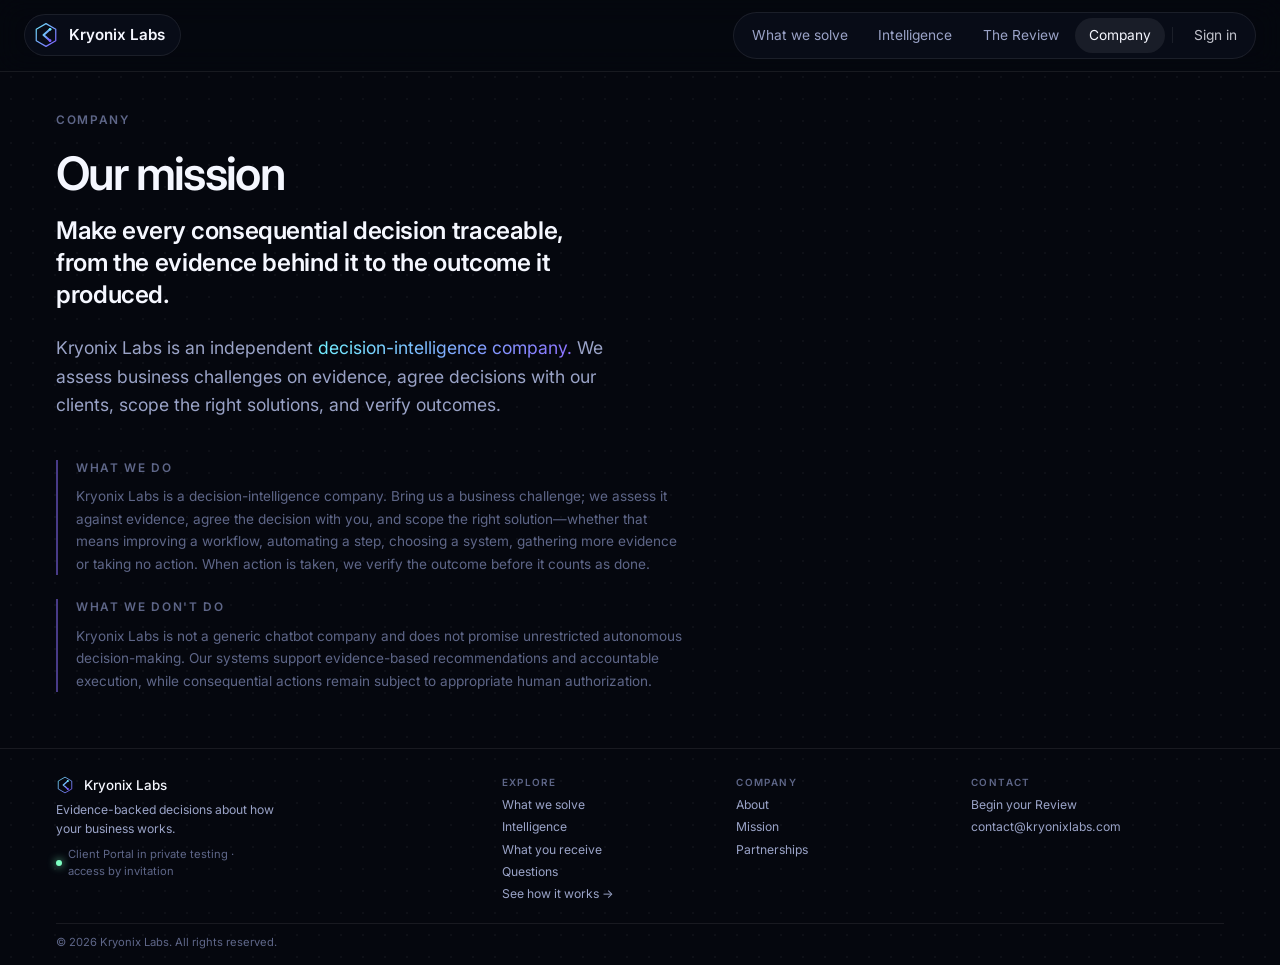
==== company.html @ 95a12adc "Home hero: 'Make the right move' headline, decision-to-outcome copy, Portal card heading Co-Authored" ====
<!doctype html>
<html lang="en" class="no-js">
<head>
  <meta charset="utf-8">
  <meta name="viewport" content="width=device-width, initial-scale=1">
  <title>Company — Kryonix Labs</title>
  <meta name="description" content="Kryonix Labs is a decision-intelligence company. We help businesses understand operational and technology choices, decide what should happen next and check whether it worked.">
  <meta property="og:title" content="Company — Kryonix Labs">
  <meta property="og:description" content="Kryonix Labs is a decision-intelligence company. We help businesses understand operational and technology choices, decide what should happen next and check whether it worked.">
  <meta property="og:type" content="website">
  <meta property="og:url" content="https://kryonixlabs.com/company">
  <link rel="canonical" href="https://kryonixlabs.com/company">
  <meta name="theme-color" content="#05070E">
  <link rel="icon" href="brand/logo.svg" type="image/svg+xml">
  <link rel="preconnect" href="https://fonts.googleapis.com">
  <link href="https://fonts.googleapis.com/css2?family=Inter:wght@400;500;600;700&display=swap" rel="stylesheet">
  <link rel="stylesheet" href="site.css?v=52b0ed5d8b">
  <script>document.documentElement.className = "js";</script>
</head>
<body>
  <a class="skip" href="#main">Skip to content</a>
  <header class="top">
    <a class="brand" href="index.html"><img src="brand/logo.svg" alt="" width="26" height="26">Kryonix Labs</a>
    <nav class="nav" aria-label="Main"><a href="solve.html">What we solve</a><a href="intelligence.html">Intelligence</a><a href="review.html">The Review</a><a href="company.html" aria-current="page">Company</a><span class="nsep" aria-hidden="true"></span><a class="signin" href="/portal/" rel="nofollow">Sign in</a></nav>
  </header>
  <main id="main">
    <section class="screen"><div class="w">
      <p class="k">Company</p>
      <h1 class="title" id="mission">Our mission</h1>
      <p class="mission">Make every consequential decision traceable, from the evidence behind it to the outcome it produced.</p>
      <p class="lede">Kryonix Labs is an independent <span class="grad">decision-intelligence company.</span> We assess business challenges on evidence, agree decisions with our clients, scope the right solutions, and verify outcomes.</p>
      <div class="boundary"><p class="k">What we do</p><p class="quiet">Kryonix Labs is a decision-intelligence company. Bring us a business challenge; we assess it against evidence, agree the decision with you, and scope the right solution—whether that means improving a workflow, automating a step, choosing a system, gathering more evidence or taking no action. When action is taken, we verify the outcome before it counts as done.</p></div>
      <div class="boundary"><p class="k">What we don't do</p><p class="quiet">Kryonix Labs is not a generic chatbot company and does not promise unrestricted autonomous decision-making. Our systems support evidence-based recommendations and accountable execution, while consequential actions remain subject to appropriate human authorization.</p></div>
    </div></section>
  </main>
  <footer>
    <div class="ftop">
      <div class="fbrand">
        <div class="fb"><img src="brand/logo.svg" alt="" width="22" height="22">Kryonix Labs</div>
        <p>Evidence-backed decisions about how your business works.</p>
        <p class="fnote"><span class="live"></span>Client Portal in private testing · access by invitation</p>
      </div>
      <div><h4>Explore</h4><a href="solve.html">What we solve</a><a href="intelligence.html">Intelligence</a><a href="review.html#receive">What you receive</a><a href="review.html#questions">Questions</a><a href="review.html">See how it works →</a></div>
      <div><h4>Company</h4><a href="company.html">About</a><a href="company.html#mission">Mission</a><a href="mailto:contact@kryonixlabs.com?subject=Partnership">Partnerships</a></div>
      <div><h4>Contact</h4><a href="contact.html">Begin your Review</a><a href="mailto:contact@kryonixlabs.com">contact@kryonixlabs.com</a></div>
    </div>
    <div class="fbottom"><span>© <span id="year"></span> Kryonix Labs. All rights reserved.</span></div>
  </footer>
  <script>
    document.getElementById('year').textContent = new Date().getFullYear();
    (function () {
      var reduce = window.matchMedia && window.matchMedia('(prefers-reduced-motion: reduce)').matches;
      var els = document.querySelectorAll('.reveal');
      if ('IntersectionObserver' in window && !reduce) {
        var io = new IntersectionObserver(function (entries) {
          entries.forEach(function (e) { if (e.isIntersecting) { e.target.classList.add('in'); io.unobserve(e.target); } });
        }, { threshold: 0.08, rootMargin: '0px 0px -40px 0px' });
        els.forEach(function (el) { io.observe(el); });
      } else { els.forEach(function (el) { el.classList.add('in'); }); }
    })();
  </script>
</body>
</html>
---- site.css ----
/* Kryonix Labs — editorial site system */
:root{--bg:#05070E;--bg2:#0A0E1A;--card:#0F1423;--line:rgba(255,255,255,.08);--text:#F5F7FF;--muted:#9AA3C7;--dim:#5E6688;--cyan:#72F2FF;--violet:#8C6FFF;--amber:#FFC46D;--life:#7DFFC2;--grad:linear-gradient(120deg,var(--cyan),var(--violet))}
*{box-sizing:border-box}
html{scroll-behavior:smooth}
html,body{margin:0;background:var(--bg);color:var(--text);font-family:Inter,system-ui,sans-serif;-webkit-font-smoothing:antialiased}
body{overflow-x:clip;background-image:radial-gradient(rgba(255,255,255,.035) 1px,transparent 1px);background-size:22px 22px;line-height:1.5}
a{color:inherit;text-decoration:none}
:focus-visible{outline:2px solid var(--violet);outline-offset:3px;border-radius:6px}
.skip{position:absolute;left:-999px}.skip:focus{left:16px;top:16px;z-index:10;background:var(--text);color:var(--bg);padding:.5rem 1rem;border-radius:999px}
.w{max-width:1280px;margin:0 auto;padding:0 56px}
.mute{color:var(--dim)}
.grad{background:var(--grad);-webkit-background-clip:text;background-clip:text;color:transparent}
.k{font-size:.74rem;letter-spacing:.14em;text-transform:uppercase;color:var(--dim);font-weight:600;margin:0 0 1.2rem}
.dot{width:7px;height:7px;border-radius:50%;background:var(--life);box-shadow:0 0 8px var(--life);display:inline-block;flex:none}
.pill{display:inline-flex;align-items:center;gap:.5rem;padding:.62rem 1.1rem;border-radius:999px;background:rgba(255,255,255,.06);border:1px solid var(--line);font-size:.92rem;font-weight:500;white-space:nowrap;cursor:pointer;font-family:inherit;color:var(--text)}
.pill.solid{background:var(--text);color:#05070E;border-color:transparent;font-weight:600}
.pill.solid:hover{background:#fff}
.more{color:var(--muted);font-size:.95rem;font-weight:500;border-bottom:1px solid rgba(154,163,199,.3);padding-bottom:2px}
.more:hover{color:var(--text)}

/* top bar */
.top{position:sticky;top:0;z-index:5;display:flex;justify-content:space-between;align-items:center;gap:1rem;padding:18px 24px}
.brand{display:flex;align-items:center;gap:.6rem;font-weight:600;font-size:.95rem;padding:.45rem .95rem .45rem .5rem;border-radius:999px;background:rgba(10,14,26,.82);border:1px solid var(--line);backdrop-filter:blur(10px);white-space:nowrap}
.nav{display:flex;gap:.2rem;padding:.3rem;border-radius:999px;background:rgba(10,14,26,.82);border:1px solid var(--line);backdrop-filter:blur(10px)}
.nav a{padding:.45rem .85rem;border-radius:999px;font-size:.86rem;color:var(--muted);white-space:nowrap}
.nav a:hover,.nav a[aria-current="page"]{color:var(--text)}
.nav a[aria-current="page"]{background:rgba(255,255,255,.07)}
.nav a.cta{background:var(--text);color:#05070E;font-weight:600}

/* type */
h1,h2,h3{margin:0;font-weight:600}
.display{font-size:clamp(3.2rem,7.6vw,7rem);line-height:.95;letter-spacing:-.045em;margin-bottom:32px}
.title{font-size:clamp(2.5rem,4.4vw,4.25rem);line-height:1.04;letter-spacing:-.035em;max-width:20ch}
.h2{font-size:clamp(2rem,3.4vw,3.25rem);letter-spacing:-.03em;line-height:1.06}
.say{font-size:clamp(1.5rem,2.4vw,2.1rem);line-height:1.2;letter-spacing:-.02em;font-weight:500;color:var(--text);max-width:26ch;margin:0}
.say b{color:var(--text);font-weight:500}
.screen .display.hero-h{font-size:clamp(2.6rem,4.6vw,4.4rem);line-height:1;max-width:13ch}
.say.lead{font-size:clamp(1.15rem,1.6vw,1.45rem);line-height:1.35;max-width:40ch;color:var(--text)}
.say-sub{margin:14px 0 0;color:var(--muted);font-size:1.05rem;line-height:1.5;max-width:46ch}
.lede{font-size:1.2rem;color:var(--muted);max-width:42rem;margin:24px 0 0}
.quiet{font-size:.9rem;color:var(--dim);max-width:42rem;margin:0}

/* sections */
.page-hero{padding:84px 0 56px;position:relative}
.sec{padding:96px 0}
.sec-tight{padding:72px 0}
.sh{display:flex;justify-content:space-between;align-items:flex-end;gap:2rem;margin-bottom:56px}
.sh p{max-width:32ch;margin:0;color:var(--dim);font-size:.95rem}
.rule{border:0;border-top:1px solid var(--line);margin:0}
.acts{display:flex;gap:1.2rem;align-items:center;flex-wrap:wrap;margin-top:40px}

/* home hero floats */
.float{position:absolute;border-radius:20px;background:rgba(15,20,35,.92);border:1px solid rgba(255,255,255,.09);box-shadow:0 30px 80px rgba(0,0,0,.5);padding:22px}
.float .k{font-size:.64rem;margin-bottom:12px}
.float p{margin:0;font-size:.92rem}
.f1{right:56px;top:60px;width:320px;transform:rotate(1.5deg)}
.f2{right:250px;top:330px;width:250px;transform:rotate(-2deg);border-color:rgba(140,111,255,.4)}
.rec{list-style:none;margin:0;padding:0;display:grid;gap:9px;font-size:.86rem;color:var(--muted)}
.rec li{display:flex;justify-content:space-between;gap:1rem;border-bottom:1px dashed var(--line);padding-bottom:7px}
.rec li:last-child{border:0;padding:0}
.rec b{color:var(--text);font-weight:500}
.choice{display:flex;gap:6px;margin-top:12px}
.choice span{font-size:.78rem;padding:.35rem .7rem;border-radius:999px;border:1px solid var(--line);color:var(--muted);white-space:nowrap}
.choice span:first-child{background:var(--grad);color:#05070E;font-weight:700;border:0}
.js .float{animation:drift 9s ease-in-out infinite alternate}
.js .f2{animation-duration:11s}
@keyframes drift{from{translate:0 0}to{translate:0 -10px}}

/* problem cards */
.problems{display:grid;grid-template-columns:repeat(2,minmax(0,1fr));gap:20px}
.prob{border-radius:18px;background:var(--bg2);border:1px solid var(--line);padding:24px 26px;position:relative;overflow:hidden}
.prob::after{content:"";position:absolute;right:-30%;bottom:-60%;width:70%;height:90%;background:radial-gradient(closest-side,rgba(140,111,255,.16),transparent);pointer-events:none}
.prob .tag{font-family:ui-monospace,Menlo,monospace;font-size:.76rem;color:var(--cyan)}
.prob h3{font-size:1.25rem;letter-spacing:-.01em;margin:14px 0 6px}
.prob p{margin:0;color:var(--muted);font-size:1.02rem;max-width:46ch}

/* editorial split */
.split{display:grid;grid-template-columns:5fr 7fr;gap:80px;align-items:start}
.price{font-size:clamp(4.2rem,9vw,7.6rem);font-weight:600;letter-spacing:-.05em;line-height:.9;margin:0 0 6px}
.price small{font-size:1.1rem;letter-spacing:0;color:var(--muted);font-weight:500;margin-left:.5rem}
.under{font-size:1.15rem;color:var(--muted);max-width:34ch;margin:22px 0 0}
.under b{color:var(--text);font-weight:500}
.big{font-size:clamp(1.3rem,1.9vw,1.7rem);line-height:1.3;letter-spacing:-.02em;color:var(--dim);font-weight:500;margin:0;max-width:30ch}
.big b{color:var(--text);font-weight:500}

/* lists with dividers */
.rows{list-style:none;padding:0;margin:0;border-top:1px solid var(--line)}
.rows li{display:grid;grid-template-columns:52px 1fr;gap:12px;padding:20px 0;border-bottom:1px solid var(--line);font-size:1.04rem}
.rows li span{color:var(--dim);font-size:.82rem;padding-top:4px}
.rows li p{margin:4px 0 0;color:var(--dim);font-size:.92rem}
.cols{display:grid;grid-template-columns:repeat(3,1fr);gap:48px}
.cols h3{font-size:1.15rem;margin:14px 0 8px}
.cols p{margin:0;color:var(--muted);font-size:.96rem}
.cols .n{font-size:.8rem;color:var(--cyan);font-weight:700;letter-spacing:.1em}
.statements{display:grid;grid-template-columns:repeat(2,1fr);gap:56px 80px}
.statements p{margin:0}
.chips{display:flex;flex-wrap:wrap;gap:10px;margin-top:36px;max-width:56rem}
.chips span{padding:.6rem 1rem;border-radius:999px;border:1px solid var(--line);color:var(--muted);font-size:.95rem}
.chips span.hi{color:var(--text);border-color:rgba(114,242,255,.35)}

/* decision flow (Intelligence) */
.flow{list-style:none;margin:0;padding:0;display:grid;grid-template-columns:repeat(5,1fr);gap:0;position:relative;border-top:1px solid var(--line)}
.flow li{padding:26px 18px 0 0;position:relative}
.flow li::before{content:"";position:absolute;top:-5px;left:0;width:9px;height:9px;border-radius:50%;background:var(--bg);border:1px solid var(--dim)}
.flow .n{font-size:.72rem;letter-spacing:.12em;color:var(--dim);font-weight:700}
.flow h3{font-size:1rem;margin:10px 0 6px;letter-spacing:-.005em}
.flow p{margin:0;color:var(--dim);font-size:.88rem}
.flow li.on::before{background:var(--cyan);border-color:var(--cyan);box-shadow:0 0 12px var(--cyan)}
.flow li.on h3{color:var(--text)}
.flow li.on p{color:var(--muted)}
.flow li.on .n{color:var(--cyan)}
.flow li h3,.flow li p,.flow li::before{transition:all .8s ease}
.flow-bar{position:absolute;top:-1px;left:0;height:1px;width:0;background:var(--grad);transition:width .8s ease}
.flowcap{margin-top:28px}

/* work gallery */
.gallery{display:grid;grid-template-columns:repeat(12,1fr);gap:32px 24px}
.art{border-radius:22px;border:1px solid var(--line);background:var(--bg2);padding:26px;position:relative;overflow:hidden}
.g1{grid-column:1/8}.g2{grid-column:8/13;margin-top:120px}.g3{grid-column:3/9;margin-top:-20px}
.g1 .art{height:360px}.g2 .art{height:300px}.g3 .art{height:260px}
.item h2{font-size:1.6rem;letter-spacing:-.02em;margin:6px 0 6px}
.item .k{margin:20px 0 0}
.item > p{margin:0;color:var(--muted);max-width:44ch}
.flag{font-size:.8rem;color:var(--amber);margin:0 0 18px}
.measures{display:grid;grid-template-columns:repeat(3,1fr);gap:12px;margin-top:22px}
.measures div{padding:16px;border:1px solid var(--line);border-radius:14px;background:rgba(0,0,0,.25)}
.measures b{display:block;font-size:1.9rem;letter-spacing:-.03em;font-weight:600}
.measures span{font-size:.78rem;color:var(--muted);display:block}
.bars{display:flex;align-items:flex-end;gap:8px;height:170px;margin-top:30px}
.bars i{flex:1;border-radius:6px 6px 2px 2px;background:linear-gradient(180deg,rgba(114,242,255,.6),rgba(114,242,255,.08))}
.ledger{font-family:ui-monospace,Menlo,monospace;font-size:.8rem;color:var(--muted);line-height:2.1;margin:0}
.ledger em{font-style:normal;color:var(--amber)}
details.open{margin-top:16px;border-top:1px solid var(--line)}
details.open summary{list-style:none;cursor:pointer;padding:14px 0 0;color:var(--muted);font-size:.92rem;font-weight:500;display:flex;gap:.5rem;align-items:center}
details.open summary::-webkit-details-marker{display:none}
details.open summary::after{content:"+";font-size:1.1rem;color:var(--cyan)}
details.open[open] summary::after{content:"–"}
details.open .panel{padding:18px 0 4px;color:var(--muted);font-size:.94rem;display:grid;gap:12px;max-width:52ch}
details.open .panel p{margin:0}
.basis{font-size:.66rem;letter-spacing:.1em;text-transform:uppercase;font-weight:700;padding:.15rem .45rem;border-radius:5px;margin-right:.5rem}
.bm{color:var(--life);background:rgba(125,255,194,.1)}.br{color:var(--amber);background:rgba(255,196,109,.1)}

/* FAQ */
.faq{border-top:1px solid var(--line)}
.faq details{border-bottom:1px solid var(--line)}
.faq summary{list-style:none;cursor:pointer;padding:22px 0;font-size:1.08rem;font-weight:500;display:flex;justify-content:space-between;gap:1rem}
.faq summary::-webkit-details-marker{display:none}
.faq summary::after{content:"+";color:var(--cyan);font-size:1.2rem}
.faq details[open] summary::after{content:"–"}
.faq details p{margin:0 0 22px;color:var(--muted);max-width:60ch}

/* CTA band */
.cta-band{padding:120px 0 130px;border-top:1px solid var(--line)}
.cta-band .h2{margin-bottom:28px}

/* contact form */
.contact{display:grid;grid-template-columns:5fr 7fr;gap:64px;align-items:start}
.contact .h2{margin-bottom:40px}
.status{display:flex;align-items:center;gap:.55rem;font-weight:500;margin:0 0 .4rem}
.inquiry{border-radius:20px;border:1px solid var(--line);background:var(--bg2);display:grid;grid-template-columns:minmax(0,1fr) minmax(0,1fr);overflow:hidden}
.field{display:flex;flex-direction:column;padding:14px 18px;border-bottom:1px solid var(--line)}
.field:nth-of-type(odd){border-right:1px solid var(--line)}
.field label{font-size:.8rem;color:var(--dim);margin-bottom:4px}
.field input,.field select,.field textarea{background:transparent;border:0;color:var(--text);font:inherit;font-size:.98rem;padding:2px 0;outline:none;width:100%}
.field select option{background:var(--bg2)}
.field textarea{resize:vertical;min-height:110px}
.field:focus-within{background:rgba(114,242,255,.04)}
.field-wide{grid-column:1/-1;border-right:0!important}
.hint{font-size:.78rem;color:var(--dim);margin-top:6px}
.hp{position:absolute;left:-10000px;width:1px;height:1px;overflow:hidden}
.cf-turnstile{padding:14px 18px;max-width:100%;overflow:hidden}
.form-foot{display:flex;align-items:center;gap:1rem;flex-wrap:wrap;padding:8px 8px 8px 18px}
.form-foot .pill{padding:.85rem 1.4rem}
.fine{font-size:.82rem;color:var(--dim);margin:0}
.fine a{color:var(--muted);text-decoration:underline}
.privacy{padding:0 18px 16px}

/* footer */
footer{border-top:1px solid var(--line);padding:40px 56px;display:grid;grid-template-columns:auto auto 1fr;gap:24px 40px;align-items:center;font-size:.84rem;color:var(--dim)}
footer .fb{display:flex;align-items:center;gap:.6rem;color:var(--text);font-weight:500}
footer .fb span{color:var(--dim);font-weight:400}
footer nav{display:flex;gap:1.2rem;justify-content:flex-end;flex-wrap:wrap}
footer nav a:hover{color:var(--text)}
footer .fine{grid-column:1/-1}

/* applied intelligence */
.apps{display:grid;grid-template-columns:repeat(2,minmax(0,1fr));gap:20px}
.app{border-radius:18px;border:1px solid var(--line);background:var(--bg2);padding:24px 26px}
.app h3{font-size:1.25rem;margin:4px 0 8px}
.app p{margin:0 0 10px;color:var(--muted);font-size:1rem}
.app .k{margin:0}

/* review journey */
.note{display:inline-flex;gap:.6rem;align-items:center;margin-top:28px;font-weight:500;font-size:1.02rem}
.journey{display:grid;grid-template-columns:3fr 5fr 4fr;gap:20px;align-items:stretch}
.phase{border-radius:20px;padding:24px 22px 22px;background:var(--bg2)}
.phase.free{border:1px dashed rgba(125,255,194,.45)}
.phase.inc{border:1px solid rgba(140,111,255,.6);background:linear-gradient(180deg,rgba(140,111,255,.08),var(--bg2) 60%)}
.phase.opt{border:1px dotted rgba(255,196,109,.5);background:transparent}
.ph{display:flex;justify-content:space-between;align-items:baseline;gap:.6rem;margin-bottom:18px}
.ph h3{font-size:1.05rem}
.ph span{font-size:.7rem;letter-spacing:.12em;text-transform:uppercase;font-weight:700;white-space:nowrap}
.free .ph span{color:var(--life)}.inc .ph span{color:var(--violet)}.opt .ph span{color:var(--amber)}
.steps{list-style:none;margin:0;padding:0;display:grid;gap:14px;counter-reset:none}
.steps li{display:grid;grid-template-columns:30px 1fr;gap:8px;font-size:.98rem}
.steps li b{font-weight:600}
.steps li p{margin:2px 0 0;color:var(--dim);font-size:.88rem}
.steps .n{font-size:.78rem;font-weight:700;color:var(--dim);padding-top:3px}
.inc .steps .n{color:var(--cyan)}
.branch{display:flex;flex-wrap:wrap;gap:8px;margin:0 0 18px}
.branch span{padding:.4rem .75rem;border-radius:999px;border:1px solid var(--line);font-size:.86rem;color:var(--muted)}
.chain{border-top:1px dotted rgba(255,196,109,.35);padding-top:14px;margin-top:4px}
.chain .quiet{font-size:.84rem;margin-bottom:12px}
.done{margin:16px 0 0;font-size:.84rem;color:var(--muted);border-top:1px solid var(--line);padding-top:12px}
.sample{display:grid;grid-template-columns:5fr 7fr;gap:48px;align-items:center}

/* motion */
.js .reveal{opacity:0;transform:translateY(16px);transition:opacity .9s ease,transform .9s ease}
.js .reveal.in{opacity:1;transform:none}
@media (prefers-reduced-motion:reduce){html{scroll-behavior:auto}.js .reveal{opacity:1;transform:none;transition:none}.js .float{animation:none}.flow li h3,.flow li p,.flow li::before,.flow-bar{transition:none}}

@media (max-width:1100px){.float{display:none}.flow{grid-template-columns:1fr;border-top:0;border-left:1px solid var(--line);gap:26px;margin-left:5px}.flow li{padding:0 0 0 26px}.flow li::before{top:6px;left:-5px}.flow-bar{display:none}}
@media (max-width:980px){.nav a:not(.cta):not(.signin){display:none}.nav .nsep{display:none}}
@media (max-width:1100px){.journey{grid-template-columns:1fr}}
@media (max-width:820px){
  .lede{font-size:1.05rem}.problems,.apps,.sample{grid-template-columns:1fr}
  .w{padding:0 22px}.top{padding:14px}.nav a.cta{font-size:.8rem;padding:.45rem .8rem}.brand{font-size:.88rem}
  .page-hero{padding:56px 0 48px}.sec{padding:76px 0}.sec-tight{padding:52px 0}.cta-band{padding:80px 0}
  .sh{display:block;margin-bottom:36px}.sh p{margin-top:14px}
  .problems,.gallery{display:flex;flex-direction:column;gap:22px}.prob,.item{margin:0!important}.art{height:auto!important;min-height:200px}
  .split,.contact,.statements,.cols{grid-template-columns:1fr;gap:40px}
  .inquiry{grid-template-columns:minmax(0,1fr)}.field{border-right:0!important}
  .measures{grid-template-columns:1fr}
  footer{grid-template-columns:1fr;padding:30px 22px}footer nav{justify-content:flex-start}
}

/* one-screen pages */
.screen{padding:56px 0 64px;min-height:calc(100vh - 140px)}
.screen .display{font-size:clamp(3rem,6.4vw,6rem);margin-bottom:24px}
.hero2{display:grid;grid-template-columns:6fr 5fr;gap:64px;align-items:start}
.solve{display:grid;gap:10px;padding-top:6px}
.solve .k{margin-bottom:4px}
.quad{display:grid;grid-template-columns:repeat(4,minmax(0,1fr));gap:32px;margin-top:40px;border-top:1px solid var(--line);padding-top:24px}
.quad p{margin:0;color:var(--muted);font-size:.98rem}
.quad b{color:var(--text);font-weight:500}
.quad .k{margin-bottom:8px}
.foot-row{display:grid;grid-template-columns:1fr 1fr;gap:32px;margin-top:28px}
.foot-row.three{grid-template-columns:repeat(3,minmax(0,1fr))}
.foot-row details.open{margin-top:0}
.rhead{display:grid;grid-template-columns:7fr 5fr;gap:48px;align-items:end;margin-bottom:32px}
.screen .phase{padding:18px 18px 16px}
.screen .steps{gap:10px}
.screen .steps li p{font-size:.84rem}
.q{color:var(--text);font-weight:500;display:block}
@media (max-width:1100px){.hero2,.rhead{grid-template-columns:1fr;gap:36px}.foot-row,.foot-row.three{grid-template-columns:1fr}}
@media (max-width:820px){.screen{padding:32px 0 48px;min-height:0}.quad{grid-template-columns:1fr;gap:20px}}

/* intelligence intro + 10-step grid */
.intro p{margin:0 0 12px;color:var(--muted);font-size:1rem}
.flow.flow-grid{grid-template-columns:repeat(5,minmax(0,1fr));border-top:0;row-gap:28px}
.flow.flow-grid li{border-top:1px solid var(--line);padding-top:22px}

/* what we solve graphic */
.graphic{display:grid;grid-template-columns:4fr 1fr 3fr 1fr 3.4fr;align-items:end;margin-top:40px}
.graphic .k{margin-bottom:10px}
.stack{display:grid;height:400px;gap:10px}
.s4{grid-template-rows:repeat(4,1fr)}.s5{grid-template-rows:repeat(5,1fr)}
.node{border-radius:14px;border:1px solid var(--line);background:var(--bg2);padding:10px 16px;display:flex;flex-direction:column;justify-content:center}
.prob-n b{font-weight:600;font-size:.98rem}.prob-n span{color:var(--muted);font-size:.84rem}
.out-n{font-size:.95rem;border-color:rgba(114,242,255,.25)}
.wire{width:100%;height:400px;overflow:visible}
.wire path{fill:none;stroke:rgba(140,111,255,.45);stroke-width:1.2;vector-effect:non-scaling-stroke;stroke-dasharray:4 6}
.js .wire path{animation:dash 6s linear infinite}
@keyframes dash{to{stroke-dashoffset:-100}}
.hub{height:400px;display:flex;flex-direction:column;justify-content:center;gap:0}
.hub-n{padding:18px 20px;border-color:rgba(140,111,255,.55);background:linear-gradient(180deg,rgba(140,111,255,.1),var(--bg2))}
.hub-n .k{margin:0 0 6px}.hub-n b{font-size:1.05rem;font-weight:600}.hub-n span:last-child{color:var(--muted);font-size:.84rem;margin-top:4px}
.rec-n{border-color:rgba(114,242,255,.5);background:linear-gradient(180deg,rgba(114,242,255,.08),var(--bg2))}
.arrow{width:1px;height:28px;background:var(--grad);margin:0 auto}
@media (prefers-reduced-motion:reduce){.js .wire path{animation:none}}
@media (max-width:980px){.graphic{grid-template-columns:1fr;gap:16px}.wire{display:none}.stack,.hub{height:auto}.flow.flow-grid{grid-template-columns:repeat(2,minmax(0,1fr))}}
@media (max-width:820px){.flow.flow-grid{grid-template-columns:1fr;border-left:0;margin-left:0}.flow.flow-grid li{padding:16px 0 0}.flow.flow-grid li::before{top:-5px;left:0}}

/* zyven-style compact footer */
footer{display:block;padding:44px 56px 24px;font-size:.82rem;color:var(--dim)}
footer .ftop{display:grid;grid-template-columns:2fr 1fr 1fr 1.2fr;gap:32px;max-width:1168px;margin:0 auto}
footer .fbrand p{margin:10px 0 0;color:var(--muted);font-size:.84rem;max-width:30ch}
footer .fbrand .fnote{color:var(--dim);font-size:.78rem}
footer h4{margin:0 0 12px;font-size:.68rem;letter-spacing:.14em;text-transform:uppercase;font-weight:600;color:var(--dim)}
footer .ftop a{display:block;margin:0 0 8px;color:var(--muted);font-size:.84rem}
footer .ftop a:hover{color:var(--text)}
footer .fbottom{display:flex;justify-content:space-between;gap:16px;flex-wrap:wrap;max-width:1168px;margin:28px auto 0;padding-top:18px;border-top:1px solid var(--line);font-size:.76rem}
@media (max-width:820px){footer{padding:36px 22px 22px}footer .ftop{grid-template-columns:1fr 1fr;gap:24px 20px}footer .fbrand{grid-column:1/-1}}
/* home ad */
.ad{display:grid;gap:14px;border-radius:20px;padding:28px 28px 24px;background:radial-gradient(120% 90% at 100% 0%,rgba(140,111,255,.22),transparent 60%),radial-gradient(90% 80% at 0% 100%,rgba(114,242,255,.14),transparent 60%),var(--bg2);border:1px solid rgba(140,111,255,.4);box-shadow:0 24px 70px -30px rgba(140,111,255,.5);transition:transform .3s ease,border-color .3s ease}
.ad:hover{transform:translateY(-2px);border-color:var(--cyan)}
.ad-badge{display:inline-flex;align-items:center;gap:8px;justify-self:start;font-size:.72rem;letter-spacing:.1em;text-transform:uppercase;font-weight:600;color:var(--cyan);border:1px solid rgba(114,242,255,.3);border-radius:999px;padding:5px 12px}
.ad b{font-size:1.5rem;line-height:1.2;font-weight:600;letter-spacing:-.015em}
.ad i{font-style:normal;color:var(--muted);font-size:.95rem}
.ad-chips{display:flex;flex-wrap:wrap;gap:8px}
.ad-chips span{font-size:.78rem;color:var(--text);background:rgba(255,255,255,.04);border:1px solid var(--line);border-radius:999px;padding:4px 10px}
.ad-cta{display:inline-flex;gap:8px;justify-self:start;align-items:center;background:rgba(255,255,255,.06);color:var(--text);border:1px solid rgba(255,255,255,.16);-webkit-backdrop-filter:blur(8px);backdrop-filter:blur(8px);font-weight:500;font-size:.9rem;border-radius:999px;padding:9px 18px;margin-top:4px;transition:background .3s ease,border-color .3s ease}
.ad:hover .ad-cta{background:rgba(255,255,255,.1);border-color:rgba(114,242,255,.35)}
.ad-cta span{transition:transform .3s ease}
.ad:hover .ad-cta span{transform:translateX(4px)}
@media (prefers-reduced-motion:reduce){.ad,.ad:hover{transition:none;transform:none}}
/* intelligence page */
.ki-head{text-align:center;max-width:900px;margin:0 auto}
.ki-head .lede{margin:0 auto;max-width:44rem}
.ki-cols{display:grid;grid-template-columns:1fr 1fr;gap:40px;max-width:980px;margin:32px auto 0}
.ki-cols p{margin:0;color:var(--muted);font-size:.95rem;line-height:1.6}
.flow.ki-flow{max-width:1000px;margin:56px auto 0}
.ki-flow li{text-align:center;padding:26px 12px 0}
.ki-flow li::before{left:50%;margin-left:-5px}
.quad.ki-quad{max-width:1000px;margin:44px auto 0;gap:28px}
.quad.ki-quad p{font-size:.84rem;line-height:1.5}
@media (max-width:1100px){.ki-flow li{text-align:left;padding:0 0 0 26px}.ki-flow li::before{left:-5px;margin-left:0}}
@media (max-width:820px){.ki-cols{grid-template-columns:1fr;gap:16px}.ki-head{text-align:left}}
.ki-head .title{margin-bottom:22px}
h1.title{text-wrap:balance}
/* compact footer */
footer{padding:26px 56px 14px;font-size:.76rem}
footer .ftop{grid-template-columns:2fr 1fr 1fr 1.2fr;gap:24px}
footer .fb{font-size:.84rem}
footer .fb img{width:18px;height:18px}
footer .fbrand p{margin:6px 0 0;font-size:.76rem}
footer h4{margin:0 0 6px;font-size:.62rem}
footer .ftop a{margin:0 0 4px;font-size:.76rem}
footer .fbottom{margin:16px auto 0;padding-top:10px;font-size:.7rem}
@media (max-width:820px){footer{padding:22px 22px 14px}footer .ftop{gap:14px 20px}}
.nw{white-space:nowrap}@media (max-width:600px){.nw{white-space:normal}}
/* format pass */
.top{background:rgba(5,7,14,.86);backdrop-filter:blur(14px);-webkit-backdrop-filter:blur(14px);border-bottom:1px solid var(--line);padding:12px 24px}
.title{font-size:clamp(2.25rem,3.3vw,3.25rem);line-height:1.06;max-width:22ch}
.lede{font-size:1.1rem}
.screen{padding:40px 0 56px;min-height:0}
.rhead{margin-bottom:28px}
.ki-cols{grid-template-columns:1fr 1fr;max-width:none;margin:0;gap:48px}
.ki-cols p{font-size:.92rem}
.flow.ki-flow{margin:48px auto 0}
.quad.ki-quad{margin:36px auto 0}
@media (max-width:820px){.ki-cols{grid-template-columns:1fr;gap:14px}}
.quad.ki-quad p{font-size:.78rem;line-height:1.5}.quad.ki-quad b{font-weight:500}
.flow.ki-flow{margin-top:64px}
/* intelligence sub-stages */
.flow .sub{display:flex;flex-direction:column;gap:6px;margin-top:14px;align-items:center}
.flow .sub em{font-style:normal;font-size:.72rem;color:var(--muted);border:1px solid var(--line);border-radius:999px;padding:3px 10px;background:rgba(255,255,255,.02);transition:all .8s ease}
.flow li.on .sub em{border-color:rgba(114,242,255,.3);color:var(--text)}
@media (max-width:1100px){.flow .sub{flex-direction:row;flex-wrap:wrap;align-items:flex-start}}
/* solve matrix */
.matrix{margin-top:36px;display:grid;gap:12px}
.mhead,.mrow{display:grid;grid-template-columns:minmax(0,4fr) 140px minmax(0,6fr);align-items:center;gap:0}
.mhead .k{margin:0}
.mrow .prob-n{margin:0}
.mlink{display:flex;align-items:center;gap:8px;padding:0 10px;font-size:.62rem;letter-spacing:.12em;text-transform:uppercase;color:var(--violet);font-weight:600}
.mlink i{flex:1;height:1px;background:linear-gradient(90deg,rgba(114,242,255,.5),rgba(140,111,255,.7));position:relative;overflow:hidden}
.mlink i::after{content:"";position:absolute;top:0;left:-30%;width:30%;height:1px;background:var(--cyan);box-shadow:0 0 8px var(--cyan);animation:mrun 2.6s linear infinite}
@keyframes mrun{to{left:100%}}
.mouts{display:flex;flex-wrap:wrap;gap:8px}
.mouts span{font-size:.82rem;border:1px solid rgba(114,242,255,.22);border-radius:999px;padding:6px 12px;background:var(--bg2);color:var(--text)}
.mnote{margin:10px 0 0;font-size:.85rem}
@media (max-width:900px){.mhead{display:none}.mrow{grid-template-columns:1fr;gap:10px}.mlink{padding:0;justify-content:flex-start}.mlink i{max-width:40px}}
/* review movement */
.journey{gap:44px;position:relative}
.phase{position:relative}
.phase:not(:last-child)::after{content:"→";position:absolute;right:-36px;top:50%;width:28px;height:28px;margin-top:-14px;border-radius:50%;display:grid;place-items:center;font-size:.9rem;color:var(--bg);background:var(--grad);box-shadow:0 0 18px rgba(114,242,255,.35);animation:jpulse 2.4s ease-in-out infinite}
@keyframes jpulse{50%{transform:translateX(4px)}}
@media (max-width:1100px){.journey{gap:40px}.phase:not(:last-child)::after{content:"↓";right:auto;left:50%;top:auto;bottom:-34px;margin:0 0 0 -14px}@keyframes jpulse{50%{transform:translateY(4px)}}}
@media (prefers-reduced-motion:reduce){.mlink i::after,.phase::after{animation:none}}
.quad.q3{grid-template-columns:repeat(3,minmax(0,1fr))}@media (max-width:820px){.quad.q3{grid-template-columns:1fr}}
.mission{font-size:clamp(1.3rem,1.9vw,1.75rem);line-height:1.3;font-weight:600;letter-spacing:-.015em;max-width:34ch;margin:18px 0 0;color:var(--text)}.quad a.mail{color:var(--cyan);font-weight:500}
footer .fnote{display:flex;align-items:center;gap:6px;margin-top:8px!important;font-size:.7rem!important;color:var(--dim)!important}
footer .fnote .live{width:6px;height:6px;border-radius:50%;background:var(--life);box-shadow:0 0 8px var(--life);flex:none}
.endcta{margin-top:36px;display:flex;align-items:center;gap:18px;flex-wrap:wrap}.endcta .quiet{margin:0;font-size:.85rem}
/* presentation pass */
.lede{max-width:36rem;line-height:1.62}
.quiet{max-width:38rem;line-height:1.65}
.rhead .lede{max-width:34rem}
.title{font-size:clamp(2.4rem,3.6vw,3.4rem);line-height:1.06}
.journey{grid-template-columns:4fr 5fr 4fr}
.steps li{display:grid;grid-template-columns:28px 1fr;align-items:baseline}
.steps .n{width:28px;font-variant-numeric:tabular-nums}
.steps p{white-space:nowrap;overflow:hidden;text-overflow:ellipsis}
.rv-detail{margin-top:40px;display:grid;grid-template-columns:1fr 1.25fr 1.1fr;gap:32px;align-items:start;border-top:1px solid var(--line);padding-top:32px}
.rv-detail .k{margin-bottom:14px}
.ticks{list-style:none;margin:0;padding:0;display:grid;gap:10px}
.ticks li{position:relative;padding-left:22px;color:var(--muted);font-size:.92rem;line-height:1.5}
.ticks li::before{content:"";position:absolute;left:0;top:.5em;width:10px;height:6px;border-left:1.5px solid var(--cyan);border-bottom:1.5px solid var(--cyan);transform:rotate(-45deg)}
.rv-sample{border:1px solid rgba(114,242,255,.2);border-radius:18px;padding:22px;background:var(--bg2);display:grid;gap:10px;font-size:.9rem;color:var(--muted);line-height:1.6}
.rv-sample .k{margin-bottom:2px}.rv-sample p{margin:0}
.acc details{border-bottom:1px solid var(--line)}
.acc details:first-child{border-top:1px solid var(--line)}
.acc summary{list-style:none;cursor:pointer;padding:13px 0;font-size:.92rem;font-weight:500;color:var(--text);display:flex;justify-content:space-between;gap:12px}
.acc summary::-webkit-details-marker{display:none}
.acc summary::after{content:"+";color:var(--cyan)}
.acc details[open] summary::after{content:"–"}
.acc details p{margin:0 0 14px;color:var(--muted);font-size:.88rem;line-height:1.6}
.matrix{gap:20px}
.mrow .prob-n{padding:22px 22px}
.mouts .more-out{font:inherit;font-size:.78rem;border:1px dashed rgba(255,255,255,.18);border-radius:999px;padding:6px 12px;background:transparent;color:var(--dim);cursor:pointer}
.mouts .more-out:hover{color:var(--cyan);border-color:var(--cyan)}
.mouts:not(.all) span:nth-of-type(n+4){display:none}
.mouts.all .more-out{display:none}
.flow.ki-flow li{display:flex;flex-direction:column}
.flow .sub{flex:1;align-items:stretch;gap:0;margin:16px 6px 0;border:1px solid var(--line);border-radius:14px;padding:6px 12px;background:rgba(255,255,255,.015);text-align:left}
.flow .sub em{border:0;border-radius:0;padding:7px 0 7px 14px;background:none;position:relative;font-size:.76rem}
.flow .sub em+em{border-top:1px solid var(--line)}
.flow .sub em::before{content:"";position:absolute;left:0;top:50%;width:5px;height:5px;margin-top:-2.5px;border-radius:50%;background:var(--violet);opacity:.7}
.flow li.on .sub{border-color:rgba(114,242,255,.3)}
.flow li.on .sub em{color:var(--text)}
@media (max-width:1100px){.rv-detail{grid-template-columns:1fr}.steps p{white-space:normal}}
@media (max-width:820px){.flow .sub{margin:12px 0 0}}
@media (max-width:1100px){.journey{grid-template-columns:1fr}}
.js .flow.ki-flow .sub{opacity:0;transform:translateY(22px) scale(.96);transition:opacity .7s ease,transform .7s cubic-bezier(.2,.8,.2,1),border-color .8s ease}
.js .flow.ki-flow li.on .sub{opacity:1;transform:none}
.js .flow.ki-flow .sub em{opacity:0;transform:translateX(-8px);transition:opacity .5s ease,transform .5s ease,color .8s ease}
.js .flow.ki-flow li.on .sub em{opacity:1;transform:none}
.js .flow.ki-flow li.on .sub em:nth-child(2){transition-delay:.15s}
.js .flow.ki-flow li.on .sub em:nth-child(3){transition-delay:.3s}
.js .flow.ki-flow li.on .sub em:nth-child(4){transition-delay:.45s}
@media (prefers-reduced-motion:reduce){.js .flow.ki-flow .sub,.js .flow.ki-flow .sub em{transition:none}}
.flow.ki-flow .sub{flex:0 0 auto;align-self:stretch}
.ki-eng{max-width:1000px;margin:48px auto 0;border-top:1px solid var(--line);padding-top:26px}
.ki-eng .k{margin-bottom:14px}
.ki-eng-cols{display:grid;grid-template-columns:repeat(3,minmax(0,1fr));gap:28px}
.ki-eng-cols p{margin:0;color:var(--muted);font-size:.9rem;line-height:1.65}
.ki-eng-cols p:first-child{color:var(--text)}
.boundary{margin-top:40px;max-width:40rem;border-left:2px solid rgba(140,111,255,.5);padding-left:18px}
.boundary .k{margin-bottom:8px}.boundary .quiet{font-size:.85rem}
.jhead{display:flex;align-items:baseline;gap:20px;flex-wrap:wrap;margin:8px 0 22px}
.jhead .k{margin:0}.jhead p:last-child{margin:0;color:var(--muted);font-size:.95rem;max-width:62rem;line-height:1.6}.jhead b{color:var(--text);font-weight:600}
.rv-h{font-size:1.15rem;margin:0 0 6px;letter-spacing:-.01em}
.rv-sub{font-size:.86rem;margin-bottom:16px}
@media (max-width:820px){.ki-eng-cols{grid-template-columns:1fr;gap:14px}}
.rv-inc,.rv-faq{scroll-margin-top:96px}
.hero-cta{display:flex;flex-wrap:wrap;gap:12px;margin-top:32px}
.hero-cta .pill{padding:.8rem 1.35rem;font-size:.95rem}
.hero-note{margin:12px 0 0;color:var(--muted);font-size:.85rem}
.hero-pts{list-style:none;padding:0;margin:36px 0 0;display:grid;grid-template-columns:repeat(3,minmax(0,1fr));gap:24px;border-top:1px solid var(--line);padding-top:22px;max-width:42rem}
.hero-pts li{font-size:.84rem;line-height:1.5;color:var(--muted)}
.hero-pts b{display:block;color:var(--text);font-weight:600;font-size:.92rem;margin-bottom:4px}
.boundary+.boundary{margin-top:24px}
@media (max-width:640px){.hero-pts{grid-template-columns:1fr;gap:14px}}
.nav{align-items:center}
.nav .nsep{width:1px;height:16px;background:var(--line);margin:0 .25rem}
.nav a.signin{color:var(--text);opacity:.78}
.nav a.signin:hover{opacity:1}
@media (max-width:640px){.nav a.signin{font-size:.8rem;padding:.45rem .6rem}}
@media (max-width:440px){.top{padding:10px 12px;gap:.5rem}.brand{padding:.35rem .7rem .35rem .4rem;gap:.45rem;font-size:.84rem}.brand img{width:22px;height:22px}.nav{padding:.22rem;gap:0}.nav a.signin{padding:.4rem .55rem;font-size:.78rem}.nav a.cta{padding:.4rem .7rem;font-size:.78rem}}
@media (max-width:370px){.brand{font-size:0;gap:0;padding:.35rem}}
@media (max-width:360px){footer .ftop{grid-template-columns:1fr 1fr}.journey{grid-template-columns:minmax(0,1fr)}.phase{min-width:0}}
.ad{transform-style:preserve-3d;transition:transform .5s cubic-bezier(.2,.8,.2,1),border-color .3s ease}
.ad:hover{transform:perspective(1000px) rotateX(1.2deg) rotateY(-1.6deg) translateY(-2px)}
.pv{display:grid;gap:10px;margin-top:4px;padding:16px;border-radius:14px;background:rgba(5,7,14,.55);border:1px solid var(--line)}
.pv-row{display:flex;justify-content:space-between;align-items:center;gap:10px}
.pv code{font-family:ui-monospace,SFMono-Regular,Menlo,monospace;font-size:.7rem;color:var(--text);background:rgba(255,255,255,.05);border:1px solid var(--line);border-radius:6px;padding:3px 7px;white-space:nowrap}
.pv-tag{color:var(--cyan)!important;border-color:rgba(114,242,255,.25)!important}
.pv-status span{font-size:.86rem;font-weight:500;color:var(--text)}
.pv-line{position:relative;height:2px;border-radius:2px;background:rgba(255,255,255,.08);overflow:hidden}
.pv-fill{position:absolute;inset:0 auto 0 0;width:50%;border-radius:2px;background:linear-gradient(90deg,var(--cyan),var(--violet),var(--cyan));background-size:200% 100%;box-shadow:0 0 10px rgba(114,242,255,.45)}
.pv-steps{display:flex;flex-wrap:wrap;align-items:center;gap:4px 7px;font-size:.72rem;color:var(--dim)}
.pv-steps .pv-done{color:var(--muted)}.pv-steps .pv-done em{font-style:normal;color:var(--cyan)}
.pv-steps .pv-now{color:var(--text);font-weight:600;display:inline-flex;align-items:center;gap:5px}
.pv-steps .arr{color:var(--dim);font-size:.66rem}
.pv-steps .dot{width:7px;height:7px;border-radius:50%;background:var(--violet);box-shadow:0 0 0 0 rgba(140,111,255,.6)}
.pv-task{display:grid;gap:6px;margin-top:2px;padding:12px;border-radius:10px;background:rgba(140,111,255,.07);border:1px solid rgba(140,111,255,.28)}
.pv-k{font-size:.64rem;letter-spacing:.12em;text-transform:uppercase;font-weight:600;color:var(--violet)}
.pv-t{font-size:.88rem;color:var(--text);font-weight:500}
.pv-task code{color:var(--amber);border-color:rgba(255,196,109,.3)}
.pv-open{font-size:.78rem;color:var(--cyan);font-weight:500;white-space:nowrap}
@media (prefers-reduced-motion:no-preference){
.pv-fill{animation:pvfill 2.6s cubic-bezier(.2,.8,.2,1) .4s both,pvglow 7s ease-in-out 3s infinite alternate}
.pv-steps .dot{animation:pvpulse 2.4s ease-in-out infinite}}
@keyframes pvfill{from{width:0}to{width:50%}}
@keyframes pvglow{from{background-position:0 0}to{background-position:100% 0}}
@keyframes pvpulse{0%{box-shadow:0 0 0 0 rgba(140,111,255,.55)}70%{box-shadow:0 0 0 7px rgba(140,111,255,0)}100%{box-shadow:0 0 0 0 rgba(140,111,255,0)}}
@media (prefers-reduced-motion:reduce){.ad:hover{transform:none}}
.hero2>*{min-width:0}
.pv-row{flex-wrap:wrap}
.pv-steps{gap:4px 5px;font-size:.69rem;letter-spacing:-.005em}
.pv-steps .arr{font-size:.6rem}
.pv{padding:16px 14px}
.pv-steps{font-size:.66rem;gap:4px}
.hero-pts{margin-top:28px;padding-top:18px;gap:20px;max-width:36rem}
.hero-pts li{font-size:.74rem;line-height:1.45;color:var(--dim)}
.hero-pts b{font-size:.78rem;font-weight:500;color:var(--muted);margin-bottom:2px}
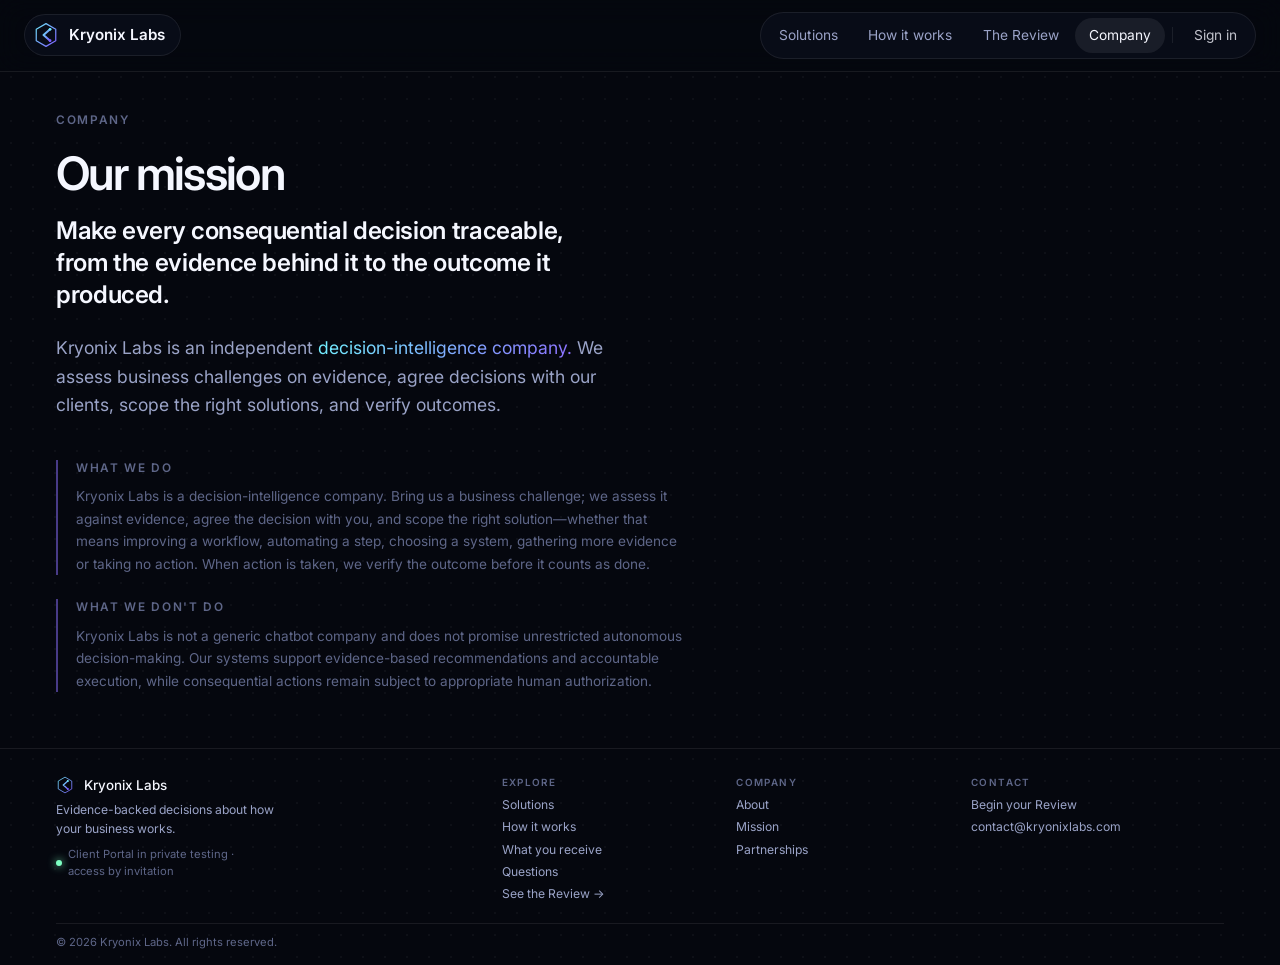
==== commit ad9d7ef3: "Nav: Solutions, How it works, The Review, Company Co-Authored-By: Ja'dan Johnson <iamjadan@gmail.com" ====
--- a/company.html
+++ b/company.html
@@ -14,14 +14,14 @@
   <link rel="icon" href="brand/logo.svg" type="image/svg+xml">
   <link rel="preconnect" href="https://fonts.googleapis.com">
   <link href="https://fonts.googleapis.com/css2?family=Inter:wght@400;500;600;700&display=swap" rel="stylesheet">
-  <link rel="stylesheet" href="site.css?v=52b0ed5d8b">
+  <link rel="stylesheet" href="site.css?v=ad1a9d6386">
   <script>document.documentElement.className = "js";</script>
 </head>
 <body>
   <a class="skip" href="#main">Skip to content</a>
   <header class="top">
     <a class="brand" href="index.html"><img src="brand/logo.svg" alt="" width="26" height="26">Kryonix Labs</a>
-    <nav class="nav" aria-label="Main"><a href="solve.html">What we solve</a><a href="intelligence.html">Intelligence</a><a href="review.html">The Review</a><a href="company.html" aria-current="page">Company</a><span class="nsep" aria-hidden="true"></span><a class="signin" href="/portal/" rel="nofollow">Sign in</a></nav>
+    <nav class="nav" aria-label="Main"><a href="solve.html">Solutions</a><a href="intelligence.html">How it works</a><a href="review.html">The Review</a><a href="company.html" aria-current="page">Company</a><span class="nsep" aria-hidden="true"></span><a class="signin" href="/portal/" rel="nofollow">Sign in</a></nav>
   </header>
   <main id="main">
     <section class="screen"><div class="w">
@@ -40,7 +40,7 @@
         <p>Evidence-backed decisions about how your business works.</p>
         <p class="fnote"><span class="live"></span>Client Portal in private testing · access by invitation</p>
       </div>
-      <div><h4>Explore</h4><a href="solve.html">What we solve</a><a href="intelligence.html">Intelligence</a><a href="review.html#receive">What you receive</a><a href="review.html#questions">Questions</a><a href="review.html">See how it works →</a></div>
+      <div><h4>Explore</h4><a href="solve.html">Solutions</a><a href="intelligence.html">How it works</a><a href="review.html#receive">What you receive</a><a href="review.html#questions">Questions</a><a href="review.html">See the Review →</a></div>
       <div><h4>Company</h4><a href="company.html">About</a><a href="company.html#mission">Mission</a><a href="mailto:contact@kryonixlabs.com?subject=Partnership">Partnerships</a></div>
       <div><h4>Contact</h4><a href="contact.html">Begin your Review</a><a href="mailto:contact@kryonixlabs.com">contact@kryonixlabs.com</a></div>
     </div>
--- a/site.css
+++ b/site.css
@@ -35,8 +35,7 @@
 .say{font-size:clamp(1.5rem,2.4vw,2.1rem);line-height:1.2;letter-spacing:-.02em;font-weight:500;color:var(--text);max-width:26ch;margin:0}
 .say b{color:var(--text);font-weight:500}
 .screen .display.hero-h{font-size:clamp(2.6rem,4.6vw,4.4rem);line-height:1;max-width:13ch}
-.say.lead{font-size:clamp(1.15rem,1.6vw,1.45rem);line-height:1.35;max-width:40ch;color:var(--text)}
-.say-sub{margin:14px 0 0;color:var(--muted);font-size:1.05rem;line-height:1.5;max-width:46ch}
+.say.lead{font-size:clamp(1.05rem,1.35vw,1.2rem);line-height:1.55;max-width:44ch;color:var(--muted);font-weight:400;letter-spacing:0}
 .lede{font-size:1.2rem;color:var(--muted);max-width:42rem;margin:24px 0 0}
 .quiet{font-size:.9rem;color:var(--dim);max-width:42rem;margin:0}
 
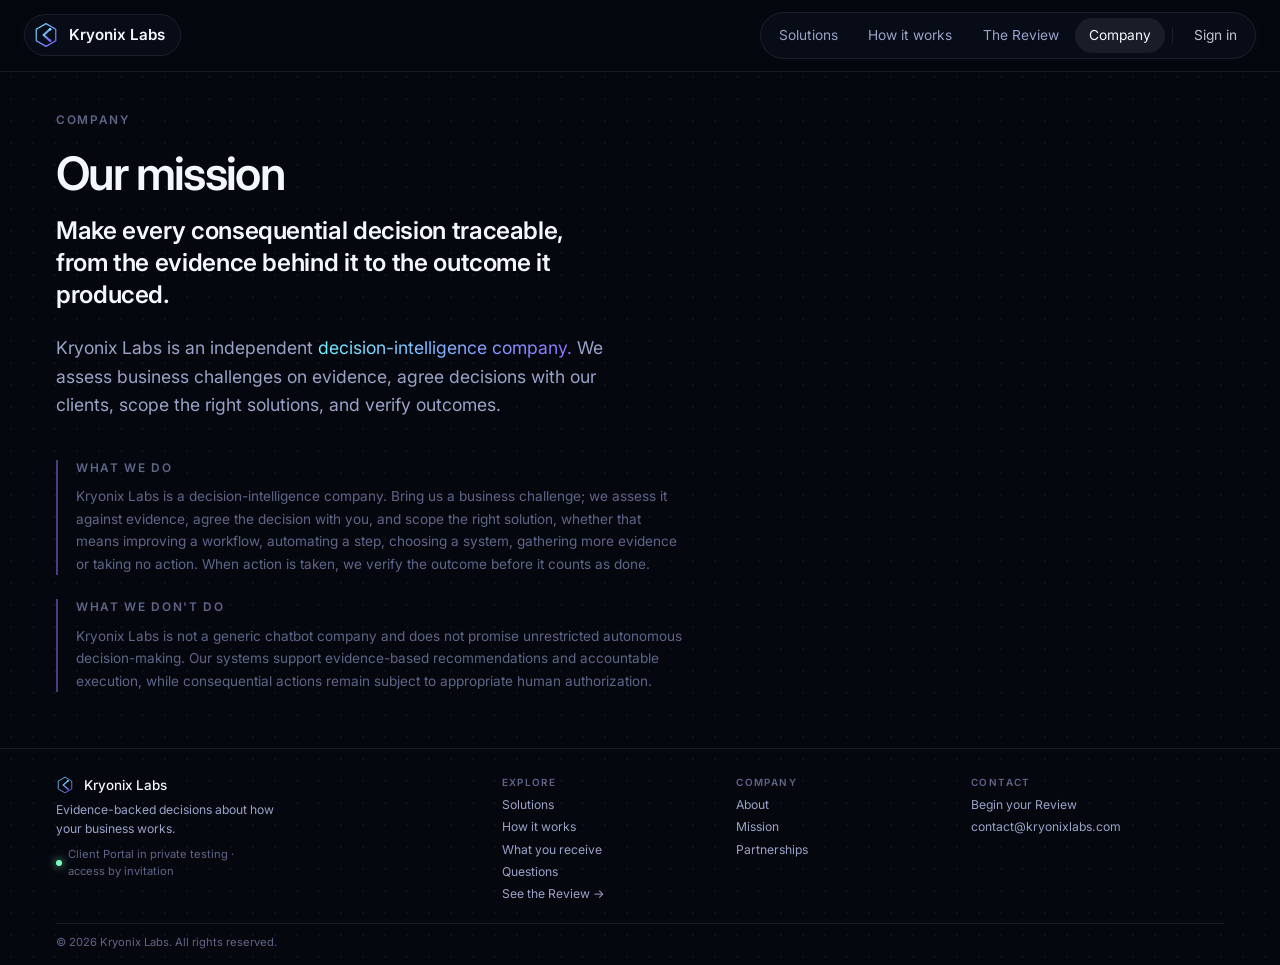
==== commit cf884d2d: "Remove em dashes from site copy and titles Co-Authored-By: Ja'dan Johnson <iamjadan@gmail.com>" ====
--- a/company.html
+++ b/company.html
@@ -3,9 +3,9 @@
 <head>
   <meta charset="utf-8">
   <meta name="viewport" content="width=device-width, initial-scale=1">
-  <title>Company — Kryonix Labs</title>
+  <title>Company | Kryonix Labs</title>
   <meta name="description" content="Kryonix Labs is a decision-intelligence company. We help businesses understand operational and technology choices, decide what should happen next and check whether it worked.">
-  <meta property="og:title" content="Company — Kryonix Labs">
+  <meta property="og:title" content="Company | Kryonix Labs">
   <meta property="og:description" content="Kryonix Labs is a decision-intelligence company. We help businesses understand operational and technology choices, decide what should happen next and check whether it worked.">
   <meta property="og:type" content="website">
   <meta property="og:url" content="https://kryonixlabs.com/company">
@@ -14,7 +14,7 @@
   <link rel="icon" href="brand/logo.svg" type="image/svg+xml">
   <link rel="preconnect" href="https://fonts.googleapis.com">
   <link href="https://fonts.googleapis.com/css2?family=Inter:wght@400;500;600;700&display=swap" rel="stylesheet">
-  <link rel="stylesheet" href="site.css?v=ad1a9d6386">
+  <link rel="stylesheet" href="site.css?v=7b4ae95ce2">
   <script>document.documentElement.className = "js";</script>
 </head>
 <body>
@@ -29,7 +29,7 @@
       <h1 class="title" id="mission">Our mission</h1>
       <p class="mission">Make every consequential decision traceable, from the evidence behind it to the outcome it produced.</p>
       <p class="lede">Kryonix Labs is an independent <span class="grad">decision-intelligence company.</span> We assess business challenges on evidence, agree decisions with our clients, scope the right solutions, and verify outcomes.</p>
-      <div class="boundary"><p class="k">What we do</p><p class="quiet">Kryonix Labs is a decision-intelligence company. Bring us a business challenge; we assess it against evidence, agree the decision with you, and scope the right solution—whether that means improving a workflow, automating a step, choosing a system, gathering more evidence or taking no action. When action is taken, we verify the outcome before it counts as done.</p></div>
+      <div class="boundary"><p class="k">What we do</p><p class="quiet">Kryonix Labs is a decision-intelligence company. Bring us a business challenge; we assess it against evidence, agree the decision with you, and scope the right solution, whether that means improving a workflow, automating a step, choosing a system, gathering more evidence or taking no action. When action is taken, we verify the outcome before it counts as done.</p></div>
       <div class="boundary"><p class="k">What we don't do</p><p class="quiet">Kryonix Labs is not a generic chatbot company and does not promise unrestricted autonomous decision-making. Our systems support evidence-based recommendations and accountable execution, while consequential actions remain subject to appropriate human authorization.</p></div>
     </div></section>
   </main>
--- a/site.css
+++ b/site.css
@@ -35,7 +35,7 @@
 .say{font-size:clamp(1.5rem,2.4vw,2.1rem);line-height:1.2;letter-spacing:-.02em;font-weight:500;color:var(--text);max-width:26ch;margin:0}
 .say b{color:var(--text);font-weight:500}
 .screen .display.hero-h{font-size:clamp(2.6rem,4.6vw,4.4rem);line-height:1;max-width:13ch}
-.say.lead{font-size:clamp(1.05rem,1.35vw,1.2rem);line-height:1.55;max-width:44ch;color:var(--muted);font-weight:400;letter-spacing:0}
+.say.lead{font-size:1rem;line-height:1.45;max-width:33.25rem;color:var(--muted);font-weight:400;letter-spacing:0}
 .lede{font-size:1.2rem;color:var(--muted);max-width:42rem;margin:24px 0 0}
 .quiet{font-size:.9rem;color:var(--dim);max-width:42rem;margin:0}
 
